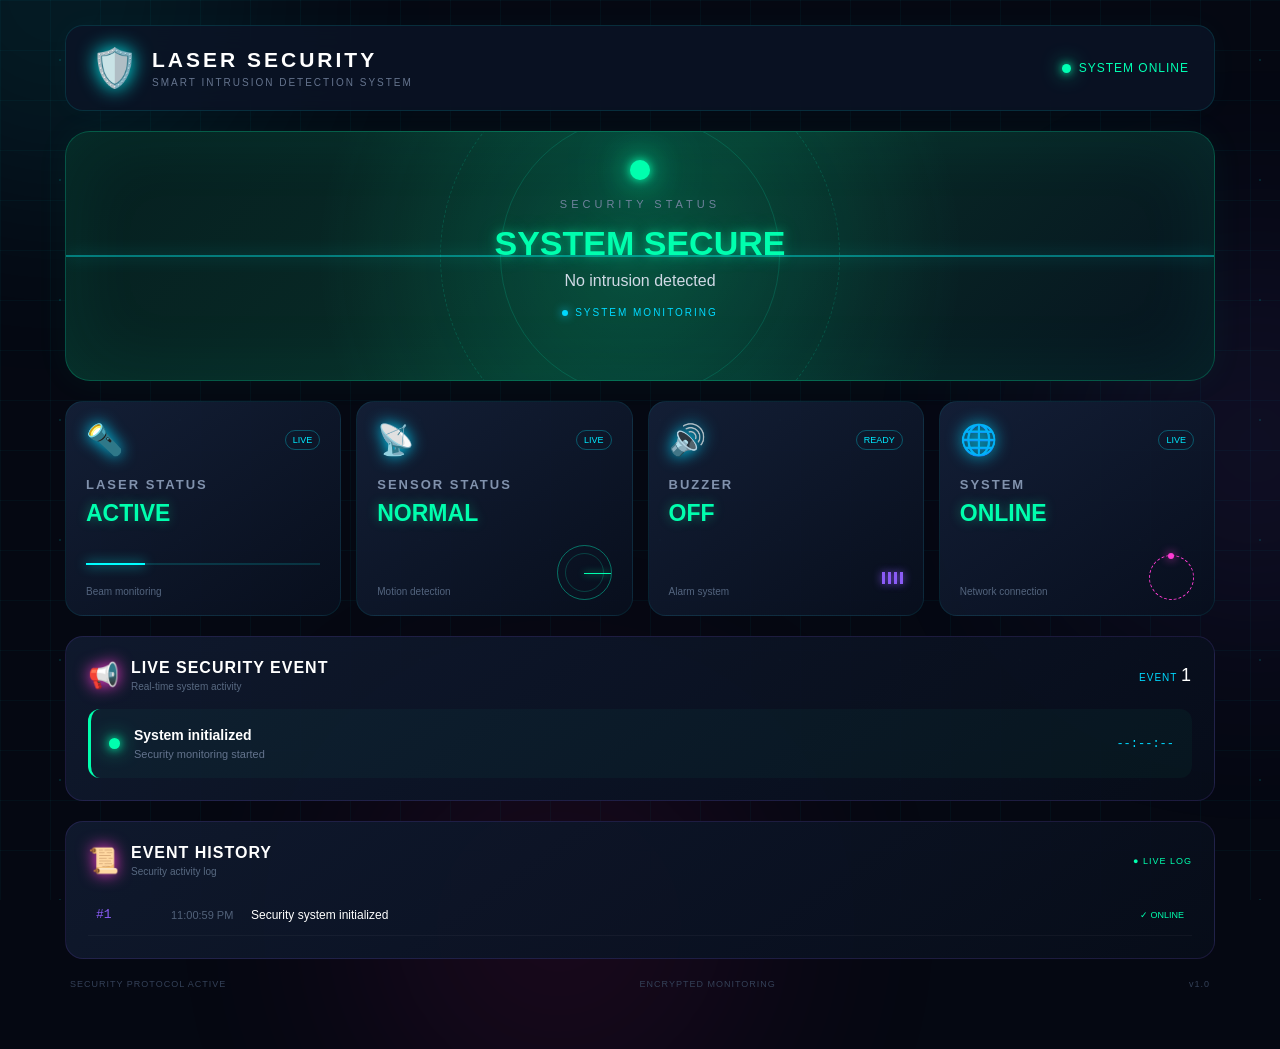
==== index.html @ c790d0a6 "Rename dashboard.html to index.html" ====
<!DOCTYPE html>
<html lang="en">

<head>
    <meta charset="UTF-8">
    <meta name="viewport" content="width=device-width, initial-scale=1.0">

    <title>Laser Security System</title>

    <link rel="stylesheet" href="dashboard.css">
</head>

<body>

    <!-- Animated background -->
    <div class="grid"></div>
    <div class="stars"></div>

    <div class="glow cyan"></div>
    <div class="glow purple"></div>
    <div class="glow pink"></div>


    <main class="dashboard">

        <!-- ================= HEADER ================= -->

        <header class="header">

            <div class="brand">

                <div class="shield">
                    🛡️
                </div>

                <div>
                    <h1>LASER SECURITY</h1>
                    <p>SMART INTRUSION DETECTION SYSTEM</p>
                </div>

            </div>


            <div class="connection">

                <span class="connection-dot"></span>

                <span>SYSTEM ONLINE</span>

            </div>

        </header>


        <!-- ================= MAIN STATUS ================= -->

        <section class="main-status safe" id="mainStatusBox">

            <div class="status-rings ring-one"></div>
            <div class="status-rings ring-two"></div>

            <div class="status-light" id="statusLight"></div>

            <div class="status-content">

                <span class="status-small">
                    SECURITY STATUS
                </span>

                <h2 id="mainStatus">
                    SYSTEM SECURE
                </h2>

                <p id="statusMessage">
                    No intrusion detected
                </p>

                <div class="scanning">

                    <span></span>
                    SYSTEM MONITORING

                </div>

            </div>

            <div class="scan-line"></div>

        </section>


        <!-- ================= STATUS CARDS ================= -->

        <section class="cards">


            <!-- LASER -->

            <div class="card laser-card">

                <div class="card-top">

                    <div class="card-icon">
                        🔦
                    </div>

                    <div class="card-live">
                        LIVE
                    </div>

                </div>

                <h3>LASER STATUS</h3>

                <strong id="laserStatus">
                    ACTIVE
                </strong>

                <div class="laser-beam">

                    <span></span>

                </div>

                <small>
                    Beam monitoring
                </small>

            </div>


            <!-- SENSOR -->

            <div class="card sensor-card">

                <div class="card-top">

                    <div class="card-icon">
                        📡
                    </div>

                    <div class="card-live">
                        LIVE
                    </div>

                </div>

                <h3>SENSOR STATUS</h3>

                <strong id="sensorStatus">
                    NORMAL
                </strong>

                <div class="radar">

                    <div class="radar-line"></div>

                </div>

                <small>
                    Motion detection
                </small>

            </div>


            <!-- BUZZER -->

            <div class="card buzzer-card">

                <div class="card-top">

                    <div class="card-icon">
                        🔊
                    </div>

                    <div class="card-live">
                        READY
                    </div>

                </div>

                <h3>BUZZER</h3>

                <strong id="buzzerStatus">
                    OFF
                </strong>

                <div class="sound-wave">

                    <span></span>
                    <span></span>
                    <span></span>
                    <span></span>

                </div>

                <small>
                    Alarm system
                </small>

            </div>


            <!-- SYSTEM -->

            <div class="card system-card">

                <div class="card-top">

                    <div class="card-icon">
                        🌐
                    </div>

                    <div class="card-live">
                        LIVE
                    </div>

                </div>

                <h3>SYSTEM</h3>

                <strong class="online-text">
                    ONLINE
                </strong>

                <div class="system-orbit">

                    <span></span>

                </div>

                <small>
                    Network connection
                </small>

            </div>

        </section>


        <!-- ================= RECENT EVENT ================= -->

        <section class="panel recent-panel">

            <div class="panel-header">

                <div class="panel-title">

                    <span>📢</span>

                    <div>
                        <h2>LIVE SECURITY EVENT</h2>
                        <p>Real-time system activity</p>
                    </div>

                </div>

                <div class="event-counter">

                    EVENT
                    <span id="eventNumber">
                        0
                    </span>

                </div>

            </div>


            <div class="recent-event" id="recentEvent">

                <div class="event-status-dot"></div>

                <div class="event-information">

                    <h3 id="recentTitle">
                        System initialized
                    </h3>

                    <p id="recentDescription">
                        Security monitoring started
                    </p>

                </div>

                <div class="event-time" id="recentTime">
                    --:--:--
                </div>

            </div>

        </section>


        <!-- ================= EVENT HISTORY ================= -->

        <section class="panel history-panel">

            <div class="panel-header">

                <div class="panel-title">

                    <span>📜</span>

                    <div>
                        <h2>EVENT HISTORY</h2>
                        <p>Security activity log</p>
                    </div>

                </div>

                <div class="history-live">
                    ● LIVE LOG
                </div>

            </div>


            <div class="history-list" id="historyList">

                <!-- Events will be added here -->

            </div>

        </section>


        <!-- ================= FOOTER ================= -->

        <footer>

            <span>
                SECURITY PROTOCOL ACTIVE
            </span>

            <span>
                ENCRYPTED MONITORING
            </span>

            <span>
                v1.0
            </span>

        </footer>

    </main>


    <script src="dashboard.js"></script>

</body>

</html>
---- dashboard.css ----
* {
    margin: 0;
    padding: 0;
    box-sizing: border-box;
}

body {

    font-family: Arial, Helvetica, sans-serif;

    background: #050812;

    color: white;

    min-height: 100vh;

    overflow-x: hidden;

}


/* ================= BACKGROUND ================= */

.grid {

    position: fixed;

    inset: 0;

    background-image:
        linear-gradient(
            rgba(0, 255, 255, 0.035) 1px,
            transparent 1px
        ),
        linear-gradient(
            90deg,
            rgba(0, 255, 255, 0.035) 1px,
            transparent 1px
        );

    background-size: 50px 50px;

    animation: gridMove 12s linear infinite;

    pointer-events: none;

}

@keyframes gridMove {

    from {
        transform: translateY(0);
    }

    to {
        transform: translateY(50px);
    }

}


.stars {

    position: fixed;

    inset: 0;

    background-image:
        radial-gradient(#00ffff 1px, transparent 1px),
        radial-gradient(#a855f7 1px, transparent 1px);

    background-size: 120px 120px;

    opacity: 0.12;

    animation: starsMove 18s linear infinite;

    pointer-events: none;

}

@keyframes starsMove {

    from {
        transform: translate(0, 0);
    }

    to {
        transform: translate(-120px, 120px);
    }

}


/* ================= GLOWS ================= */

.glow {

    position: fixed;

    width: 350px;

    height: 350px;

    border-radius: 50%;

    filter: blur(130px);

    opacity: 0.12;

    pointer-events: none;

}

.cyan {

    background: #00ffff;

    top: -180px;

    left: -120px;

}

.purple {

    background: #8b5cf6;

    right: -150px;

    top: 30%;

}

.pink {

    background: #ff1493;

    bottom: -200px;

    left: 30%;

}


/* ================= DASHBOARD ================= */

.dashboard {

    width: min(1150px, 92%);

    margin: auto;

    padding: 25px 0 40px;

    position: relative;

    z-index: 2;

}


/* ================= HEADER ================= */

.header {

    display: flex;

    justify-content: space-between;

    align-items: center;

    padding: 20px 25px;

    background: rgba(12, 20, 38, 0.82);

    border: 1px solid rgba(0, 255, 255, 0.12);

    border-radius: 18px;

    backdrop-filter: blur(15px);

    box-shadow:
        0 0 30px rgba(0, 255, 255, 0.03);

    animation: slideDown 0.7s ease;

}

@keyframes slideDown {

    from {

        opacity: 0;

        transform: translateY(-25px);

    }

    to {

        opacity: 1;

        transform: translateY(0);

    }

}


.brand {

    display: flex;

    align-items: center;

    gap: 14px;

}

.shield {

    font-size: 38px;

    filter:
        drop-shadow(0 0 10px #00ffff);

}

.brand h1 {

    font-size: 21px;

    letter-spacing: 3px;

}

.brand p {

    color: #65748e;

    font-size: 10px;

    letter-spacing: 2px;

    margin-top: 5px;

}


.connection {

    display: flex;

    align-items: center;

    gap: 8px;

    color: #00ffb3;

    font-size: 12px;

    letter-spacing: 1px;

}

.connection-dot {

    width: 9px;

    height: 9px;

    border-radius: 50%;

    background: #00ffb3;

    box-shadow:
        0 0 8px #00ffb3,
        0 0 20px #00ffb3;

    animation: pulse 1.5s infinite;

}


/* ================= MAIN STATUS ================= */

.main-status {

    position: relative;

    height: 250px;

    margin-top: 20px;

    border-radius: 25px;

    overflow: hidden;

    display: flex;

    align-items: center;

    justify-content: center;

    border: 1px solid rgba(0, 255, 180, 0.25);

    transition:
        background 0.5s,
        border 0.5s,
        box-shadow 0.5s;

}

.main-status.safe {

    background:
        radial-gradient(
            circle at center,
            rgba(0, 255, 170, 0.18),
            transparent 55%
        ),
        linear-gradient(
            135deg,
            #061f20,
            #082c27,
            #07131f
        );

    box-shadow:
        inset 0 0 80px rgba(0,255,180,0.08),
        0 0 35px rgba(0,255,180,0.05);

}

.main-status.danger {

    background:
        radial-gradient(
            circle at center,
            rgba(255, 20, 70, 0.2),
            transparent 55%
        ),
        linear-gradient(
            135deg,
            #26070d,
            #430b18,
            #18060c
        );

    border-color: rgba(255, 30, 70, 0.55);

    box-shadow:
        inset 0 0 90px rgba(255,20,50,0.15),
        0 0 40px rgba(255,20,50,0.18);

    animation: dangerPulse 1s infinite;

}

@keyframes dangerPulse {

    0%, 100% {
        box-shadow:
            inset 0 0 90px rgba(255,20,50,0.12),
            0 0 30px rgba(255,20,50,0.1);
    }

    50% {
        box-shadow:
            inset 0 0 90px rgba(255,20,50,0.25),
            0 0 50px rgba(255,20,50,0.3);
    }

}


/* STATUS LIGHT */

.status-light {

    position: absolute;

    top: 28px;

    width: 20px;

    height: 20px;

    border-radius: 50%;

    background: #00ffae;

    box-shadow:
        0 0 10px #00ffae,
        0 0 30px #00ffae,
        0 0 60px #00ffae;

    animation: pulse 1.4s infinite;

}

.danger .status-light {

    background: #ff174f;

    box-shadow:
        0 0 10px #ff174f,
        0 0 30px #ff174f,
        0 0 60px #ff174f;

}


/* STATUS RINGS */

.status-rings {

    position: absolute;

    border: 1px solid rgba(0,255,200,0.15);

    border-radius: 50%;

    animation: rotateRing 8s linear infinite;

}

.ring-one {

    width: 280px;

    height: 280px;

}

.ring-two {

    width: 400px;

    height: 400px;

    border-style: dashed;

    animation-direction: reverse;

    animation-duration: 15s;

}

.danger .status-rings {

    border-color: rgba(255,40,70,0.2);

}

@keyframes rotateRing {

    to {
        transform: rotate(360deg);
    }

}


/* STATUS CONTENT */

.status-content {

    text-align: center;

    z-index: 5;

}

.status-small {

    color: #70829d;

    letter-spacing: 4px;

    font-size: 11px;

}

.status-content h2 {

    margin-top: 12px;

    font-size: 34px;

    color: #00ffae;

    text-shadow:
        0 0 10px rgba(0,255,174,0.5),
        0 0 25px rgba(0,255,174,0.2);

}

.danger h2 {

    color: #ff3b63;

    text-shadow:
        0 0 10px rgba(255,30,70,0.6),
        0 0 30px rgba(255,30,70,0.3);

}

.status-content p {

    margin-top: 9px;

    color: #d0d9e5;

}

.scanning {

    display: flex;

    justify-content: center;

    align-items: center;

    gap: 7px;

    margin-top: 17px;

    color: #00d9ff;

    font-size: 10px;

    letter-spacing: 2px;

}

.scanning span {

    width: 6px;

    height: 6px;

    border-radius: 50%;

    background: #00d9ff;

    box-shadow: 0 0 10px #00d9ff;

    animation: pulse 1s infinite;

}


/* SCAN LINE */

.scan-line {

    position: absolute;

    width: 100%;

    height: 2px;

    background: #00ffff;

    box-shadow: 0 0 15px #00ffff;

    opacity: 0.4;

    animation: scan 4s linear infinite;

}

@keyframes scan {

    0% {
        top: 0;
        opacity: 0;
    }

    20% {
        opacity: 0.5;
    }

    80% {
        opacity: 0.5;
    }

    100% {
        top: 100%;
        opacity: 0;
    }

}


/* ================= CARDS ================= */

.cards {

    display: grid;

    grid-template-columns:
        repeat(4, 1fr);

    gap: 15px;

    margin-top: 20px;

}


.card {

    position: relative;

    min-height: 215px;

    padding: 20px;

    border-radius: 18px;

    background:
        linear-gradient(
            145deg,
            rgba(20,32,56,0.95),
            rgba(8,15,30,0.95)
        );

    border: 1px solid rgba(0,255,255,0.08);

    overflow: hidden;

    transition: 0.35s;

    animation: cardAppear 0.7s ease backwards;

}

.card:nth-child(1) {
    animation-delay: 0.15s;
}

.card:nth-child(2) {
    animation-delay: 0.3s;
}

.card:nth-child(3) {
    animation-delay: 0.45s;
}

.card:nth-child(4) {
    animation-delay: 0.6s;
}

@keyframes cardAppear {

    from {

        opacity: 0;

        transform: translateY(25px);

    }

    to {

        opacity: 1;

        transform: translateY(0);

    }

}


.card:hover {

    transform: translateY(-8px);

    border-color: rgba(0,255,255,0.35);

    box-shadow:
        0 15px 35px rgba(0,0,0,0.35),
        0 0 25px rgba(0,255,255,0.08);

}


.card-top {

    display: flex;

    justify-content: space-between;

    align-items: center;

}

.card-icon {

    font-size: 30px;

    filter: drop-shadow(0 0 8px #00d9ff);

}

.card-live {

    font-size: 9px;

    color: #00eaff;

    border: 1px solid rgba(0,234,255,0.3);

    padding: 4px 7px;

    border-radius: 20px;

}

.card h3 {

    color: #8192ad;

    font-size: 13px;

    letter-spacing: 2px;

    margin-top: 20px;

}

.card strong {

    display: block;

    margin-top: 8px;

    font-size: 23px;

    color: #00ffae;

    text-shadow: 0 0 12px rgba(0,255,174,0.4);

}

.card small {

    position: absolute;

    bottom: 18px;

    color: #53647e;

    font-size: 10px;

}


/* LASER */

.laser-beam {

    position: absolute;

    left: 20px;

    right: 20px;

    bottom: 50px;

    height: 2px;

    background: rgba(0,255,255,0.15);

}

.laser-beam span {

    display: block;

    width: 25%;

    height: 100%;

    background: #00ffff;

    box-shadow: 0 0 12px #00ffff;

    animation: laserMove 2s linear infinite;

}

@keyframes laserMove {

    from {
        transform: translateX(0);
    }

    to {
        transform: translateX(280%);
    }

}


/* RADAR */

.radar {

    position: absolute;

    width: 55px;

    height: 55px;

    border-radius: 50%;

    border: 1px solid rgba(0,255,200,0.4);

    bottom: 15px;

    right: 20px;

    overflow: hidden;

}

.radar::before {

    content: "";

    position: absolute;

    inset: 7px;

    border: 1px solid rgba(0,255,200,0.2);

    border-radius: 50%;

}

.radar-line {

    position: absolute;

    width: 50%;

    height: 1px;

    background: #00ffae;

    top: 50%;

    left: 50%;

    transform-origin: left;

    box-shadow: 0 0 7px #00ffae;

    animation: radarSpin 2s linear infinite;

}

@keyframes radarSpin {

    to {
        transform: rotate(360deg);
    }

}


/* SOUND */

.sound-wave {

    position: absolute;

    bottom: 15px;

    right: 20px;

    display: flex;

    align-items: center;

    gap: 3px;

    height: 45px;

}

.sound-wave span {

    width: 3px;

    height: 12px;

    background: #8b5cf6;

    box-shadow: 0 0 8px #8b5cf6;

    animation: sound 1s ease-in-out infinite;

}

.sound-wave span:nth-child(2) {
    animation-delay: .15s;
}

.sound-wave span:nth-child(3) {
    animation-delay: .3s;
}

.sound-wave span:nth-child(4) {
    animation-delay: .45s;
}

@keyframes sound {

    50% {
        height: 35px;
    }

}


/* SYSTEM ORBIT */

.system-orbit {

    position: absolute;

    bottom: 15px;

    right: 20px;

    width: 45px;

    height: 45px;

    border: 1px dashed #ff3bd4;

    border-radius: 50%;

    animation: rotateRing 4s linear infinite;

}

.system-orbit span {

    position: absolute;

    top: -3px;

    left: 18px;

    width: 6px;

    height: 6px;

    border-radius: 50%;

    background: #ff3bd4;

    box-shadow: 0 0 10px #ff3bd4;

}


/* ================= PANELS ================= */

.panel {

    margin-top: 20px;

    padding: 22px;

    border-radius: 18px;

    background:
        linear-gradient(
            145deg,
            rgba(16,26,47,0.95),
            rgba(7,13,26,0.95)
        );

    border: 1px solid rgba(139,92,246,0.15);

    animation: panelAppear 0.8s ease;

}

@keyframes panelAppear {

    from {

        opacity: 0;

        transform: translateY(20px);

    }

    to {

        opacity: 1;

        transform: translateY(0);

    }

}


.panel-header {

    display: flex;

    justify-content: space-between;

    align-items: center;

    margin-bottom: 17px;

}

.panel-title {

    display: flex;

    gap: 12px;

    align-items: center;

}

.panel-title > span {

    font-size: 25px;

    filter: drop-shadow(0 0 8px #ff3bd4);

}

.panel-title h2 {

    font-size: 16px;

    letter-spacing: 1px;

}

.panel-title p {

    color: #586981;

    font-size: 10px;

    margin-top: 4px;

}

.event-counter {

    color: #00d9ff;

    font-size: 10px;

    letter-spacing: 1px;

}

.event-counter span {

    font-size: 18px;

    color: #ffffff;

}


/* ================= RECENT EVENT ================= */

.recent-event {

    display: flex;

    align-items: center;

    gap: 14px;

    padding: 18px;

    border-radius: 12px;

    background: rgba(0,255,174,0.035);

    border-left: 3px solid #00ffae;

    transition: 0.3s;

}

.recent-event.new-event {

    animation: eventFlash 0.7s ease;

}

@keyframes eventFlash {

    0% {
        transform: translateX(-10px);
        opacity: 0.3;
    }

    100% {
        transform: translateX(0);
        opacity: 1;
    }

}

.event-status-dot {

    width: 11px;

    height: 11px;

    flex-shrink: 0;

    border-radius: 50%;

    background: #00ffae;

    box-shadow:
        0 0 10px #00ffae,
        0 0 20px #00ffae;

    animation: pulse 1.2s infinite;

}

.event-information {

    flex: 1;

}

.event-information h3 {

    font-size: 14px;

}

.event-information p {

    margin-top: 5px;

    color: #63738d;

    font-size: 11px;

}

.event-time {

    color: #00d9ff;

    font-family: monospace;

    font-size: 12px;

}


/* ================= HISTORY ================= */

.history-live {

    color: #00ffae;

    font-size: 9px;

    letter-spacing: 1px;

}

.history-list {

    max-height: 300px;

    overflow-y: auto;

}

.history-list::-webkit-scrollbar {

    width: 4px;

}

.history-list::-webkit-scrollbar-thumb {

    background: #8b5cf6;

    border-radius: 10px;

}

.history-row {

    display: grid;

    grid-template-columns: 65px 70px 1fr 90px;

    align-items: center;

    gap: 10px;

    padding: 13px 8px;

    border-bottom: 1px solid rgba(255,255,255,0.04);

    animation: historyIn 0.5s ease;

}

@keyframes historyIn {

    from {

        opacity: 0;

        transform: translateX(-15px);

    }

    to {

        opacity: 1;

        transform: translateX(0);

    }

}

.history-number {

    color: #8b5cf6;

    font-family: monospace;

}

.history-time {

    color: #52627a;

    font-size: 11px;

}

.history-message {

    font-size: 12px;

}

.history-status {

    text-align: right;

    font-size: 9px;

    color: #00ffae;

}

.history-status.alert {

    color: #ff416c;

}


/* ================= FOOTER ================= */

footer {

    display: flex;

    justify-content: space-between;

    padding: 20px 5px;

    color: #344158;

    font-size: 9px;

    letter-spacing: 1px;

}


/* ================= ANIMATION ================= */

@keyframes pulse {

    0%,100% {

        transform: scale(1);

        opacity: 1;

    }

    50% {

        transform: scale(1.25);

        opacity: 0.6;

    }

}


/* ================= RESPONSIVE ================= */

@media(max-width: 850px) {

    .cards {

        grid-template-columns:
            repeat(2, 1fr);

    }

}

@media(max-width: 600px) {

    .dashboard {

        width: 94%;

    }

    .header {

        flex-direction: column;

        align-items: flex-start;

        gap: 15px;

    }

    .main-status {

        height: 220px;

    }

    .status-content h2 {

        font-size: 25px;

    }

    .cards {

        grid-template-columns: 1fr;

    }

    .history-row {

        grid-template-columns:
            45px 60px 1fr;

    }

    .history-status {

        display: none;

    }

    footer {

        flex-direction: column;

        gap: 7px;

    }

}
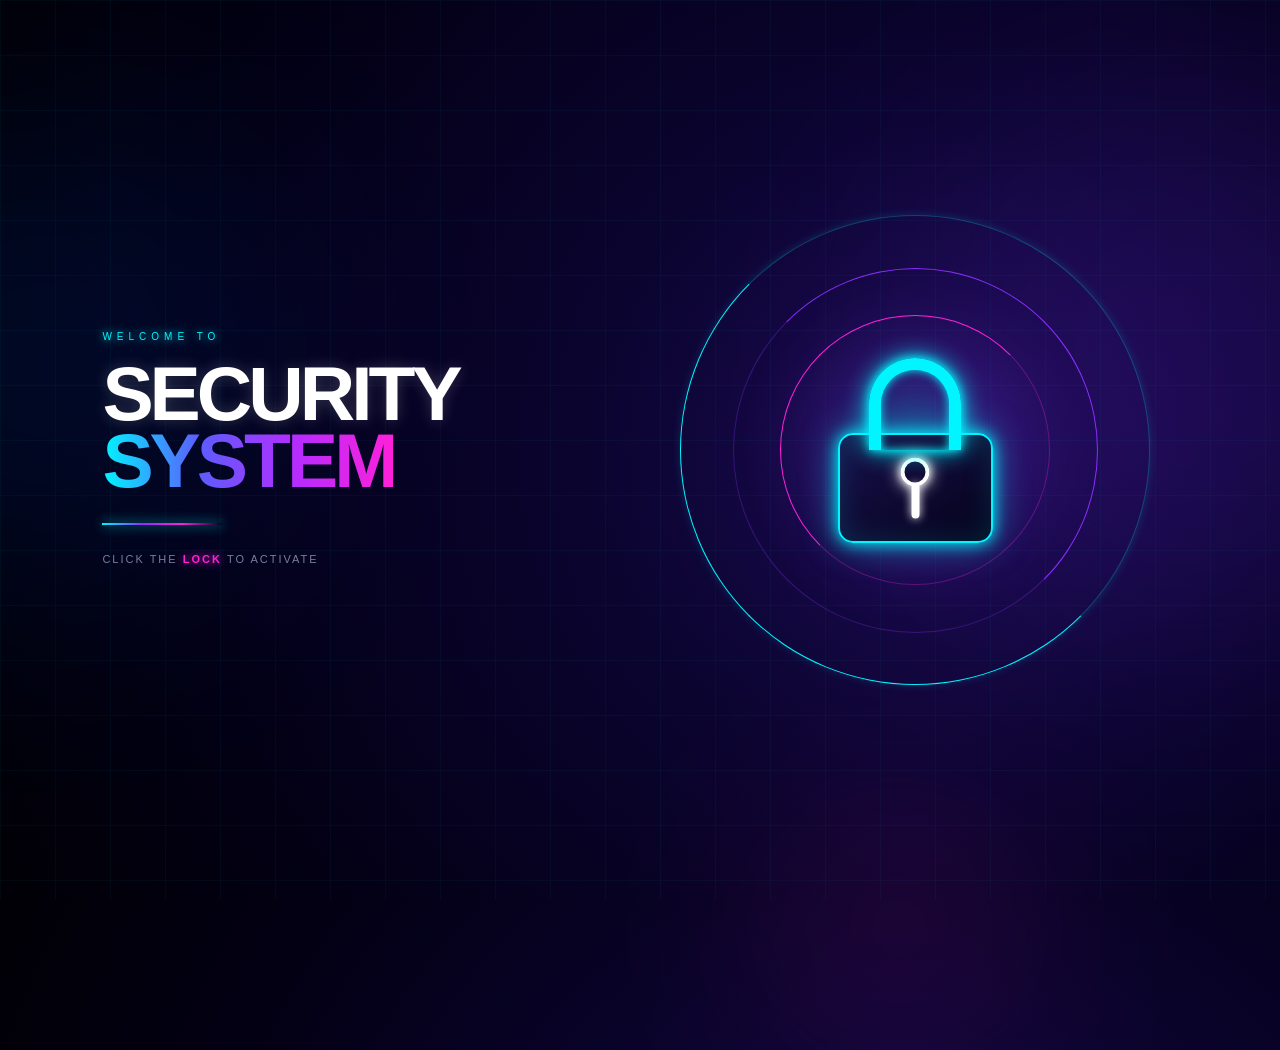
==== commit bfa41271: "Rename secure.html to index.html" ====
--- a/index.html
+++ b/index.html
@@ -2,352 +2,1250 @@
 <html lang="en">
 
 <head>
+
     <meta charset="UTF-8">
     <meta name="viewport" content="width=device-width, initial-scale=1.0">
 
-    <title>Laser Security System</title>
-
-    <link rel="stylesheet" href="dashboard.css">
+    <title>LaserGuard</title>
+
+    <style>
+
+        * {
+            margin: 0;
+            padding: 0;
+            box-sizing: border-box;
+        }
+
+
+        /* =========================================
+           BODY
+        ========================================= */
+
+        body {
+
+            width: 100vw;
+            height: 100vh;
+
+            overflow: hidden;
+
+            background:
+                radial-gradient(
+                    circle at 72% 50%,
+                    #1b0b50 0%,
+                    #0b0430 32%,
+                    #030014 72%,
+                    #010006 100%
+                );
+
+            color: white;
+
+            font-family: Arial, sans-serif;
+
+            position: relative;
+        }
+
+
+        /* =========================================
+           BACKGROUND GRID
+        ========================================= */
+
+        body::before {
+
+            content: "";
+
+            position: absolute;
+
+            inset: 0;
+
+            background-image:
+
+                linear-gradient(
+                    rgba(0,245,255,0.035) 1px,
+                    transparent 1px
+                ),
+
+                linear-gradient(
+                    90deg,
+                    rgba(0,245,255,0.035) 1px,
+                    transparent 1px
+                );
+
+            background-size: 55px 55px;
+
+            pointer-events: none;
+        }
+
+
+        /* =========================================
+           BACKGROUND GLOW
+        ========================================= */
+
+        .blue-glow {
+
+            position: absolute;
+
+            width: 450px;
+            height: 450px;
+
+            left: -180px;
+            top: 15%;
+
+            border-radius: 50%;
+
+            background: #0055ff;
+
+            opacity: 0.12;
+
+            filter: blur(130px);
+        }
+
+
+        .purple-glow {
+
+            position: absolute;
+
+            width: 550px;
+            height: 550px;
+
+            right: -180px;
+            top: 10%;
+
+            border-radius: 50%;
+
+            background: #7b2cff;
+
+            opacity: 0.16;
+
+            filter: blur(130px);
+        }
+
+
+        .pink-glow {
+
+            position: absolute;
+
+            width: 250px;
+            height: 250px;
+
+            right: 20%;
+            bottom: -150px;
+
+            border-radius: 50%;
+
+            background: #ff20d9;
+
+            opacity: 0.12;
+
+            filter: blur(100px);
+        }
+
+
+        /* =========================================
+           MAIN LAYOUT
+        ========================================= */
+
+        .page {
+
+            width: 100%;
+
+            height: 100%;
+
+            display: flex;
+
+            align-items: center;
+
+            position: relative;
+
+            z-index: 2;
+        }
+
+
+        /* =========================================
+           LEFT CONTENT
+        ========================================= */
+
+        .left-content {
+
+            width: 43%;
+
+            padding-left: 8%;
+
+            position: relative;
+
+            z-index: 10;
+        }
+
+
+        .small-title {
+
+            font-family: Arial, sans-serif;
+
+            font-size: 10px;
+
+            letter-spacing: 5px;
+
+            color: #00f5ff;
+
+            margin-bottom: 18px;
+
+            text-shadow:
+                0 0 10px #00f5ff;
+        }
+
+
+        .main-title {
+
+            font-family: Arial, sans-serif;
+
+            font-size: clamp(52px, 6vw, 90px);
+
+            line-height: 0.88;
+
+            font-weight: 900;
+
+            letter-spacing: -4px;
+        }
+
+
+        .main-title .white {
+
+            color: white;
+
+            text-shadow:
+                0 0 15px rgba(255,255,255,0.2);
+        }
+
+
+        .main-title .gradient {
+
+            background:
+                linear-gradient(
+                    90deg,
+                    #00f5ff,
+                    #5d5cff,
+                    #b62cff,
+                    #ff20d9
+                );
+
+            -webkit-background-clip: text;
+
+            background-clip: text;
+
+            color: transparent;
+
+            text-shadow: none;
+        }
+
+
+        .title-line {
+
+            width: 120px;
+
+            height: 2px;
+
+            margin-top: 28px;
+
+            background:
+                linear-gradient(
+                    90deg,
+                    #00f5ff,
+                    #8b2eff,
+                    #ff20d9,
+                    transparent
+                );
+
+            box-shadow:
+                0 0 12px #00f5ff;
+        }
+
+
+        /* =========================================
+           INSTRUCTION
+        ========================================= */
+
+        .instruction {
+
+            margin-top: 25px;
+
+            font-size: 11px;
+
+            line-height: 1.8;
+
+            letter-spacing: 2px;
+
+            color: #777f9e;
+
+            text-transform: uppercase;
+        }
+
+
+        .instruction strong {
+
+            color: #ff20d9;
+
+            font-weight: 700;
+
+            text-shadow:
+                0 0 10px #ff20d9;
+        }
+
+
+        /* =========================================
+           RIGHT LOCK AREA
+        ========================================= */
+
+        .lock-area {
+
+            width: 57%;
+
+            height: 100%;
+
+            display: flex;
+
+            justify-content: center;
+
+            align-items: center;
+
+            position: relative;
+        }
+
+
+        /* =========================================
+           LOCK CENTER GLOW
+        ========================================= */
+
+        .center-glow {
+
+            position: absolute;
+
+            width: 300px;
+            height: 300px;
+
+            border-radius: 50%;
+
+            background:
+                radial-gradient(
+                    circle,
+                    rgba(0,245,255,0.4),
+                    rgba(124,58,237,0.2),
+                    transparent 70%
+                );
+
+            filter: blur(25px);
+
+            animation:
+                centerPulse 2.5s ease-in-out infinite alternate;
+        }
+
+
+        @keyframes centerPulse {
+
+            from {
+                transform: scale(0.85);
+                opacity: 0.65;
+            }
+
+            to {
+                transform: scale(1.2);
+                opacity: 1;
+            }
+        }
+
+
+        /* =========================================
+           RINGS
+        ========================================= */
+
+        .ring {
+
+            position: absolute;
+
+            border-radius: 50%;
+
+            border: 1px solid;
+        }
+
+
+        .ring-one {
+
+            width: 470px;
+            height: 470px;
+
+            border-color:
+                rgba(0,245,255,0.25);
+
+            border-left-color:
+                #00f5ff;
+
+            border-bottom-color:
+                #00f5ff;
+
+            box-shadow:
+                0 0 10px rgba(0,245,255,0.15);
+
+            animation:
+                rotateOne 16s linear infinite;
+        }
+
+
+        .ring-two {
+
+            width: 365px;
+            height: 365px;
+
+            border-color:
+                rgba(139,46,255,0.3);
+
+            border-right-color:
+                #8b2eff;
+
+            border-top-color:
+                #8b2eff;
+
+            animation:
+                rotateTwo 11s linear infinite;
+        }
+
+
+        .ring-three {
+
+            width: 270px;
+            height: 270px;
+
+            border-color:
+                rgba(255,32,217,0.3);
+
+            border-top-color:
+                #ff20d9;
+
+            border-left-color:
+                #ff20d9;
+
+            animation:
+                rotateOne 7s linear infinite;
+        }
+
+
+        @keyframes rotateOne {
+
+            from {
+                transform: rotate(0deg);
+            }
+
+            to {
+                transform: rotate(360deg);
+            }
+        }
+
+
+        @keyframes rotateTwo {
+
+            from {
+                transform: rotate(360deg);
+            }
+
+            to {
+                transform: rotate(0deg);
+            }
+        }
+
+
+        /* =========================================
+           LOCK
+        ========================================= */
+
+        .lock {
+
+            width: 155px;
+
+            height: 185px;
+
+            position: relative;
+
+            z-index: 20;
+
+            cursor: pointer;
+
+            transition:
+                transform 0.25s ease,
+                filter 0.25s ease;
+        }
+
+
+        .lock:hover {
+
+            transform: scale(1.08);
+
+            filter:
+                drop-shadow(0 0 12px #00f5ff)
+                drop-shadow(0 0 30px #8b2eff)
+                drop-shadow(0 0 45px #ff20d9);
+        }
+
+
+        /* =========================================
+           LOCK SHACKLE
+        ========================================= */
+
+        .shackle {
+
+            position: absolute;
+
+            width: 92px;
+            height: 92px;
+
+            left: 31px;
+            top: 0;
+
+            border: 12px solid #00f5ff;
+
+            border-bottom: none;
+
+            border-radius:
+                60px 60px 0 0;
+
+            box-shadow:
+
+                0 0 10px #00f5ff,
+
+                0 0 25px #00f5ff,
+
+                inset 0 0 10px #00f5ff;
+
+            z-index: 2;
+
+            transform-origin: bottom center;
+        }
+
+
+        /* =========================================
+           LOCK BODY
+        ========================================= */
+
+        .lock-body {
+
+            position: absolute;
+
+            bottom: 0;
+
+            width: 155px;
+
+            height: 110px;
+
+            border-radius: 15px;
+
+            border: 2px solid #00f5ff;
+
+            background:
+                linear-gradient(
+                    145deg,
+                    #18104b,
+                    #05021a
+                );
+
+            box-shadow:
+
+                0 0 15px #00f5ff,
+
+                0 0 35px rgba(0,245,255,0.5),
+
+                inset 0 0 30px
+                rgba(0,245,255,0.15);
+        }
+
+
+        /* =========================================
+           KEYHOLE
+        ========================================= */
+
+        .keyhole {
+
+            position: absolute;
+
+            left: 50%;
+            top: 50%;
+
+            transform:
+                translate(-50%, -50%);
+        }
+
+
+        .key-circle {
+
+            width: 29px;
+            height: 29px;
+
+            border-radius: 50%;
+
+            border: 4px solid white;
+
+            box-shadow:
+
+                0 0 8px white,
+
+                0 0 18px white;
+        }
+
+
+        .key-line {
+
+            width: 8px;
+
+            height: 35px;
+
+            margin:
+                -3px auto 0;
+
+            background: white;
+
+            border-radius: 6px;
+
+            box-shadow:
+                0 0 10px white;
+        }
+
+
+        /* =========================================
+           SCAN LINE
+        ========================================= */
+
+        .scan {
+
+            position: absolute;
+
+            width: 500px;
+
+            height: 2px;
+
+            background:
+                linear-gradient(
+                    90deg,
+                    transparent,
+                    #00f5ff,
+                    white,
+                    #ff20d9,
+                    transparent
+                );
+
+            box-shadow:
+                0 0 12px #00f5ff,
+                0 0 30px #ff20d9;
+
+            opacity: 0;
+
+            animation:
+                scan 3s ease-in-out infinite;
+        }
+
+
+        @keyframes scan {
+
+            0% {
+
+                transform:
+                    translateY(-250px);
+
+                opacity: 0;
+            }
+
+            25% {
+                opacity: 1;
+            }
+
+            50% {
+                opacity: 0.8;
+            }
+
+            75% {
+                opacity: 1;
+            }
+
+            100% {
+
+                transform:
+                    translateY(250px);
+
+                opacity: 0;
+            }
+        }
+
+
+        /* =========================================
+           PORTAL
+        ========================================= */
+
+        .portal {
+
+            position: fixed;
+
+            left: 0;
+            top: 0;
+
+            width: 30px;
+            height: 30px;
+
+            border-radius: 50%;
+
+            background:
+                radial-gradient(
+                    circle,
+                    white 0%,
+                    #00f5ff 8%,
+                    #8b2eff 28%,
+                    #ff20d9 50%,
+                    #050018 72%,
+                    #000 100%
+                );
+
+            box-shadow:
+
+                0 0 30px #00f5ff,
+
+                0 0 80px #8b2eff,
+
+                0 0 150px #ff20d9;
+
+            transform:
+                translate(-50%, -50%)
+                scale(0);
+
+            z-index: 100;
+
+            pointer-events: none;
+
+            opacity: 0;
+        }
+
+
+        /* =========================================
+           ACTIVATION — PORTAL TRANSITION
+        ========================================= */
+
+        body.activate .portal {
+
+            left: 72%;
+
+            top: 50%;
+
+            opacity: 1;
+
+            animation:
+                portalExpand 1.35s
+                cubic-bezier(.7,0,.15,1)
+                forwards;
+        }
+
+
+        @keyframes portalExpand {
+
+            0% {
+
+                transform:
+                    translate(-50%, -50%)
+                    scale(0);
+            }
+
+            20% {
+
+                transform:
+                    translate(-50%, -50%)
+                    scale(3);
+            }
+
+            45% {
+
+                transform:
+                    translate(-50%, -50%)
+                    scale(15);
+            }
+
+            70% {
+
+                transform:
+                    translate(-50%, -50%)
+                    scale(50);
+            }
+
+            100% {
+
+                transform:
+                    translate(-50%, -50%)
+                    scale(130);
+            }
+        }
+
+
+        /* =========================================
+           SHACKLE OPENS
+        ========================================= */
+
+        body.activate .shackle {
+
+            animation:
+                unlockShackle
+                0.65s
+                cubic-bezier(.2,.8,.2,1)
+                forwards;
+        }
+
+
+        @keyframes unlockShackle {
+
+            0% {
+
+                transform:
+                    rotate(0deg)
+                    translateY(0);
+            }
+
+            55% {
+
+                transform:
+                    rotate(-20deg)
+                    translateY(-18px);
+            }
+
+            100% {
+
+                transform:
+                    rotate(-38deg)
+                    translateY(-45px);
+
+                opacity: 0;
+            }
+        }
+
+
+        /* =========================================
+           KEYHOLE FLASH
+        ========================================= */
+
+        body.activate .keyhole {
+
+            animation:
+                keyFlash
+                0.7s
+                ease-out
+                forwards;
+        }
+
+
+        @keyframes keyFlash {
+
+            0% {
+
+                transform:
+                    translate(-50%, -50%)
+                    scale(1);
+
+                filter:
+                    drop-shadow(0 0 5px white);
+            }
+
+            45% {
+
+                transform:
+                    translate(-50%, -50%)
+                    scale(2);
+
+                filter:
+                    drop-shadow(0 0 25px white)
+                    drop-shadow(0 0 55px #00f5ff);
+            }
+
+            100% {
+
+                transform:
+                    translate(-50%, -50%)
+                    scale(0);
+
+                opacity: 0;
+            }
+        }
+
+
+        /* =========================================
+           RINGS BURST
+        ========================================= */
+
+        body.activate .ring {
+
+            animation:
+                ringBurst
+                0.9s
+                ease-in
+                forwards;
+        }
+
+
+        @keyframes ringBurst {
+
+            0% {
+
+                transform:
+                    scale(1)
+                    rotate(0deg);
+
+                opacity: 1;
+            }
+
+            100% {
+
+                transform:
+                    scale(2.5)
+                    rotate(720deg);
+
+                opacity: 0;
+            }
+        }
+
+
+        /* =========================================
+           LEFT TEXT EXIT
+        ========================================= */
+
+        body.activate .left-content {
+
+            animation:
+                textExit
+                0.55s
+                ease-in
+                forwards;
+        }
+
+
+        @keyframes textExit {
+
+            to {
+
+                transform:
+                    translateX(-80px);
+
+                opacity: 0;
+            }
+        }
+
+
+        /* =========================================
+           SCREEN DARKEN
+        ========================================= */
+
+        body.activate::after {
+
+            content: "";
+
+            position: fixed;
+
+            inset: 0;
+
+            background:
+                radial-gradient(
+                    circle at 72% 50%,
+                    transparent 0%,
+                    rgba(0,0,0,0.1) 20%,
+                    rgba(0,0,0,0.8) 60%,
+                    #000 100%
+                );
+
+            z-index: 90;
+
+            pointer-events: none;
+
+            animation:
+                darken 1.3s ease forwards;
+        }
+
+
+        @keyframes darken {
+
+            0% {
+                opacity: 0;
+            }
+
+            55% {
+                opacity: 0.25;
+            }
+
+            100% {
+                opacity: 1;
+            }
+        }
+
+
+        /* =========================================
+           MOBILE
+        ========================================= */
+
+        @media(max-width:850px) {
+
+            .page {
+
+                flex-direction: column;
+
+                justify-content: center;
+            }
+
+
+            .left-content {
+
+                width: 100%;
+
+                padding-left: 30px;
+
+                position: absolute;
+
+                top: 12%;
+
+                text-align: center;
+            }
+
+
+            .main-title {
+
+                font-size: 45px;
+            }
+
+
+            .title-line {
+
+                margin-left: auto;
+
+                margin-right: auto;
+            }
+
+
+            .instruction {
+
+                font-size: 9px;
+            }
+
+
+            .lock-area {
+
+                width: 100%;
+
+                height: 100%;
+            }
+
+
+            .ring-one {
+
+                width: 350px;
+                height: 350px;
+            }
+
+
+            .ring-two {
+
+                width: 280px;
+                height: 280px;
+            }
+
+
+            .ring-three {
+
+                width: 210px;
+                height: 210px;
+            }
+
+
+            .lock {
+
+                transform: scale(0.8);
+            }
+
+
+            body.activate .portal {
+
+                left: 50%;
+
+                top: 55%;
+            }
+
+        }
+
+    </style>
+
 </head>
 
+
 <body>
 
-    <!-- Animated background -->
-    <div class="grid"></div>
-    <div class="stars"></div>
-
-    <div class="glow cyan"></div>
-    <div class="glow purple"></div>
-    <div class="glow pink"></div>
-
-
-    <main class="dashboard">
-
-        <!-- ================= HEADER ================= -->
-
-        <header class="header">
-
-            <div class="brand">
-
-                <div class="shield">
-                    🛡️
+
+    <!-- Background -->
+
+    <div class="blue-glow"></div>
+
+    <div class="purple-glow"></div>
+
+    <div class="pink-glow"></div>
+
+
+    <!-- Main page -->
+
+    <div class="page">
+
+
+        <!-- =================================
+             LEFT SIDE
+        ================================== -->
+
+        <section class="left-content">
+
+
+            <div class="small-title">
+                WELCOME TO
+            </div>
+
+
+            <h1 class="main-title">
+
+                <span class="white">
+                    SECURITY
+                </span>
+
+                <br>
+
+                <span class="gradient">
+                    SYSTEM
+                </span>
+
+            </h1>
+
+
+            <div class="title-line"></div>
+
+
+            <div class="instruction">
+
+                CLICK THE
+
+                <strong>
+                    LOCK
+                </strong>
+
+                TO ACTIVATE
+
+            </div>
+
+
+        </section>
+
+
+        <!-- =================================
+             RIGHT SIDE LOCK
+        ================================== -->
+
+        <section class="lock-area">
+
+
+            <div class="center-glow"></div>
+
+
+            <!-- Rings -->
+
+            <div class="ring ring-one"></div>
+
+            <div class="ring ring-two"></div>
+
+            <div class="ring ring-three"></div>
+
+
+            <!-- Scan -->
+
+            <div class="scan"></div>
+
+
+            <!-- Lock -->
+
+            <div class="lock" id="lock">
+
+
+                <div class="shackle"></div>
+
+
+                <div class="lock-body">
+
+
+                    <div class="keyhole">
+
+                        <div class="key-circle"></div>
+
+                        <div class="key-line"></div>
+
+                    </div>
+
+
                 </div>
 
-                <div>
-                    <h1>LASER SECURITY</h1>
-                    <p>SMART INTRUSION DETECTION SYSTEM</p>
-                </div>
 
             </div>
 
 
-            <div class="connection">
-
-                <span class="connection-dot"></span>
-
-                <span>SYSTEM ONLINE</span>
-
-            </div>
-
-        </header>
-
-
-        <!-- ================= MAIN STATUS ================= -->
-
-        <section class="main-status safe" id="mainStatusBox">
-
-            <div class="status-rings ring-one"></div>
-            <div class="status-rings ring-two"></div>
-
-            <div class="status-light" id="statusLight"></div>
-
-            <div class="status-content">
-
-                <span class="status-small">
-                    SECURITY STATUS
-                </span>
-
-                <h2 id="mainStatus">
-                    SYSTEM SECURE
-                </h2>
-
-                <p id="statusMessage">
-                    No intrusion detected
-                </p>
-
-                <div class="scanning">
-
-                    <span></span>
-                    SYSTEM MONITORING
-
-                </div>
-
-            </div>
-
-            <div class="scan-line"></div>
-
         </section>
 
 
-        <!-- ================= STATUS CARDS ================= -->
-
-        <section class="cards">
-
-
-            <!-- LASER -->
-
-            <div class="card laser-card">
-
-                <div class="card-top">
-
-                    <div class="card-icon">
-                        🔦
-                    </div>
-
-                    <div class="card-live">
-                        LIVE
-                    </div>
-
-                </div>
-
-                <h3>LASER STATUS</h3>
-
-                <strong id="laserStatus">
-                    ACTIVE
-                </strong>
-
-                <div class="laser-beam">
-
-                    <span></span>
-
-                </div>
-
-                <small>
-                    Beam monitoring
-                </small>
-
-            </div>
-
-
-            <!-- SENSOR -->
-
-            <div class="card sensor-card">
-
-                <div class="card-top">
-
-                    <div class="card-icon">
-                        📡
-                    </div>
-
-                    <div class="card-live">
-                        LIVE
-                    </div>
-
-                </div>
-
-                <h3>SENSOR STATUS</h3>
-
-                <strong id="sensorStatus">
-                    NORMAL
-                </strong>
-
-                <div class="radar">
-
-                    <div class="radar-line"></div>
-
-                </div>
-
-                <small>
-                    Motion detection
-                </small>
-
-            </div>
-
-
-            <!-- BUZZER -->
-
-            <div class="card buzzer-card">
-
-                <div class="card-top">
-
-                    <div class="card-icon">
-                        🔊
-                    </div>
-
-                    <div class="card-live">
-                        READY
-                    </div>
-
-                </div>
-
-                <h3>BUZZER</h3>
-
-                <strong id="buzzerStatus">
-                    OFF
-                </strong>
-
-                <div class="sound-wave">
-
-                    <span></span>
-                    <span></span>
-                    <span></span>
-                    <span></span>
-
-                </div>
-
-                <small>
-                    Alarm system
-                </small>
-
-            </div>
-
-
-            <!-- SYSTEM -->
-
-            <div class="card system-card">
-
-                <div class="card-top">
-
-                    <div class="card-icon">
-                        🌐
-                    </div>
-
-                    <div class="card-live">
-                        LIVE
-                    </div>
-
-                </div>
-
-                <h3>SYSTEM</h3>
-
-                <strong class="online-text">
-                    ONLINE
-                </strong>
-
-                <div class="system-orbit">
-
-                    <span></span>
-
-                </div>
-
-                <small>
-                    Network connection
-                </small>
-
-            </div>
-
-        </section>
-
-
-        <!-- ================= RECENT EVENT ================= -->
-
-        <section class="panel recent-panel">
-
-            <div class="panel-header">
-
-                <div class="panel-title">
-
-                    <span>📢</span>
-
-                    <div>
-                        <h2>LIVE SECURITY EVENT</h2>
-                        <p>Real-time system activity</p>
-                    </div>
-
-                </div>
-
-                <div class="event-counter">
-
-                    EVENT
-                    <span id="eventNumber">
-                        0
-                    </span>
-
-                </div>
-
-            </div>
-
-
-            <div class="recent-event" id="recentEvent">
-
-                <div class="event-status-dot"></div>
-
-                <div class="event-information">
-
-                    <h3 id="recentTitle">
-                        System initialized
-                    </h3>
-
-                    <p id="recentDescription">
-                        Security monitoring started
-                    </p>
-
-                </div>
-
-                <div class="event-time" id="recentTime">
-                    --:--:--
-                </div>
-
-            </div>
-
-        </section>
-
-
-        <!-- ================= EVENT HISTORY ================= -->
-
-        <section class="panel history-panel">
-
-            <div class="panel-header">
-
-                <div class="panel-title">
-
-                    <span>📜</span>
-
-                    <div>
-                        <h2>EVENT HISTORY</h2>
-                        <p>Security activity log</p>
-                    </div>
-
-                </div>
-
-                <div class="history-live">
-                    ● LIVE LOG
-                </div>
-
-            </div>
-
-
-            <div class="history-list" id="historyList">
-
-                <!-- Events will be added here -->
-
-            </div>
-
-        </section>
-
-
-        <!-- ================= FOOTER ================= -->
-
-        <footer>
-
-            <span>
-                SECURITY PROTOCOL ACTIVE
-            </span>
-
-            <span>
-                ENCRYPTED MONITORING
-            </span>
-
-            <span>
-                v1.0
-            </span>
-
-        </footer>
-
-    </main>
-
-
-    <script src="dashboard.js"></script>
+    </div>
+
+
+    <!-- Portal -->
+
+    <div class="portal"></div>
+
+
+    <!-- =================================
+         JAVASCRIPT
+    ================================== -->
+
+    <script>
+
+        const lock =
+            document.getElementById("lock");
+
+
+        lock.addEventListener(
+            "click",
+            function () {
+
+
+                /* Prevent double click */
+
+                if (
+                    document.body.classList.contains(
+                        "activate"
+                    )
+                ) {
+
+                    return;
+
+                }
+
+
+                /* Start transition */
+
+                document.body.classList.add(
+                    "activate"
+                );
+
+
+                /* Open dashboard */
+
+                setTimeout(
+                    function () {
+
+                        window.location.href =
+                            "dashboard.html";
+
+                    },
+                    1350
+                );
+
+
+            }
+        );
+
+    </script>
+
 
 </body>
 
